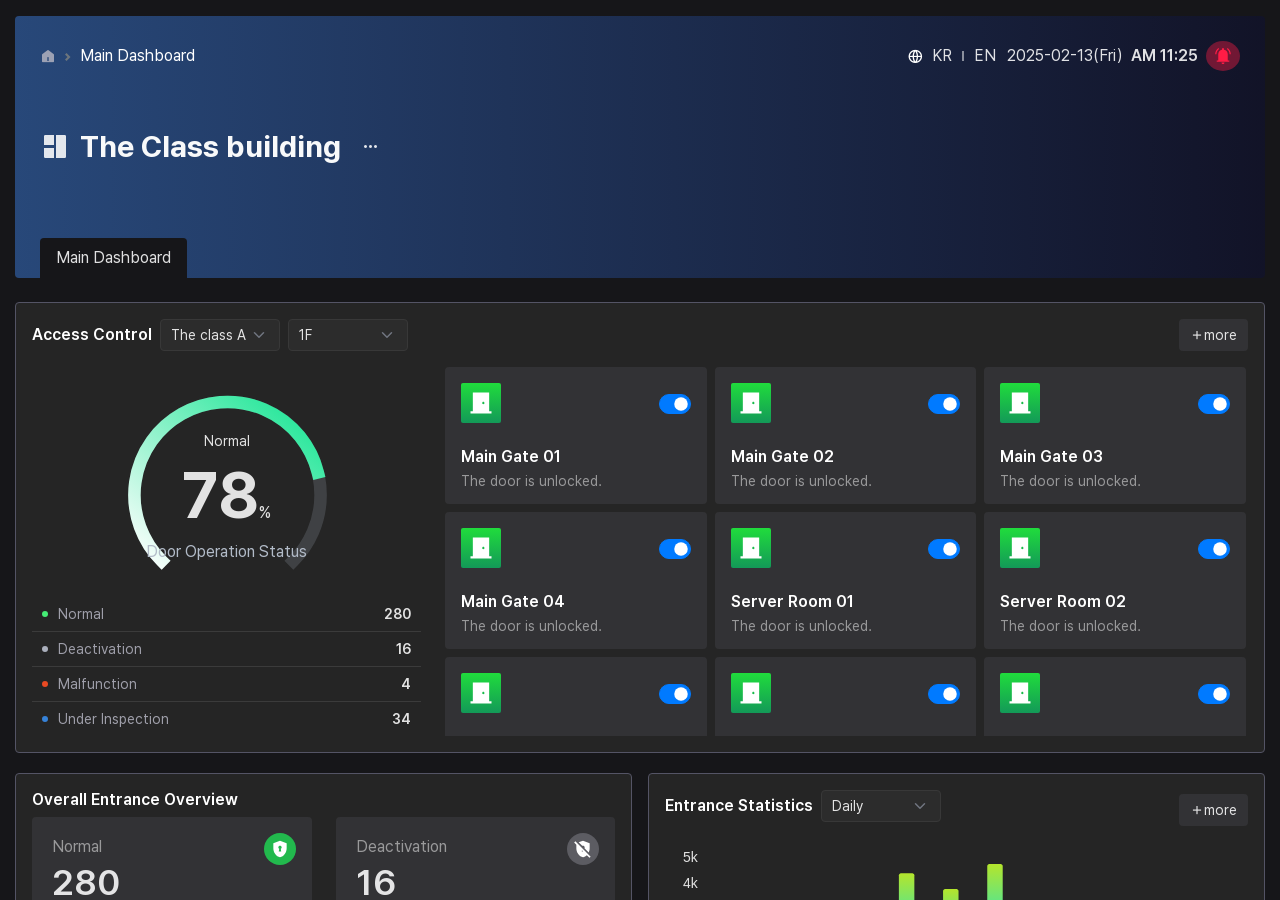
==== index.html @ 280d4c74 "style update" ====
<!DOCTYPE html>
<html lang="en">
  <!-- [Head] start -->

  <head>
    <title>SENTINEL X</title>
    <!-- [Meta] -->
    <meta charset="utf-8" />
    <meta name="viewport" content="width=device-width, initial-scale=1.0, user-scalable=0, minimal-ui" />
    <meta http-equiv="X-UA-Compatible" content="IE=edge" />
    <meta name="description" content="SENTINEL X" />
    <meta name="keywords" content="SENTINEL X" />
    <meta name="author" content="CodedThemes" />

    <link href="css/plugins/bootstrap.min.css" rel="stylesheet" />
    <!-- [Favicon] icon -->
    <link rel="icon" href="images/favicon.svg" type="image/x-icon" />
    <!-- [Google Font] Family -->
    <link rel="stylesheet" href="https://fonts.googleapis.com/css2?family=Public+Sans:wght@300;400;500;600;700&display=swap" id="main-font-link" />
    <!-- [Material Icons] https://fonts.google.com/icons -->
    <link rel="stylesheet" href="fonts/material.css" />
    <!-- [remix Icon] -->
    <link rel="stylesheet" href="fonts/remixicon/remixicon.css" />
    <!-- [Template CSS Files] -->
    <link rel="stylesheet" href="css/style.css" id="main-style-link" />
    <link rel="stylesheet" href="css/style-preset.css" />
    <!-- custom theme-1 -->
    <link rel="stylesheet" href="css/style-custom.css" />
  </head>
  <!-- [Head] end -->
  <!-- [Body] Start -->

  <body data-pc-preset="theme-1" data-pc-direction="ltr" data-pc-theme="dark">
    <div id="wrapper">
      <!-- [sidebar] -->
      <nav class="pc-sidebar includeJs" data-include-html="include/sidebar.html"></nav>
      <!-- //sidebar -->

      <!-- [content]  -->
      <main id="contents" class="container">
        <div class="row pt-3">
          <div class="col p-0">
            <div class="card main-visual rounded-2 overflow-hidden position-relative">
              <div class="includeJs card-body" data-include-html="include/header.html"></div>
            </div>
            <!-- //main-visual -->
            <div class="row">
              <div class="tab-content col" id="myTabContent">
                <div class="tab-pane fade show active" id="tab-menu-pane-1" role="tabpanel" aria-labelledby="tab-menu-1" tabindex="0">
                  <!-- [메인 대시보드 시작] -->
                  <div class="con-wrap row" id="main-dashboard">
                    <div class="col-xxl-8 col-xl-12">
                      <div class="card p-3">
                        <div class="tit-wrap d-flex align-items-center gap-2 mb-3">
                          <h5 class="text-white mb-0" data-i18n="doorControl">출입문 제어</h5>
                          <select class="form-select w-25 btn-md" aria-label="Default select example">
                            <option selected data-i18n="The class A">더클래스 a동</option>
                            <option value="1" data-i18n="B">B동</option>
                            <option value="2" data-i18n="C">C동</option>
                            <option value="3" data-i18n="D">D동</option>
                          </select>
                          <select class="form-select w-25 btn-md" aria-label="Default select example">
                            <option selected data-i18n="1F">1층</option>
                            <option value="4" data-i18n="2F">2층</option>
                            <option value="5" data-i18n="3F">3층</option>
                            <option value="6" data-i18n="4F">4층</option>
                          </select>
                          <button class="btn add-fill ms-auto btn-md btn-gray" type="button" data-i18n="more">더보기</button>
                        </div>
                        <div class="row">
                          <div class="gauge-chart col-4">
                            <div class="chart-wrap position-relative">
                              <div id="chart1"></div>
                              <div class="chart-custom-label text-center">
                                <p class="status" data-i18n="normalOperation">정상 작동중</p>
                                <p class="value">78<span>%</span></p>
                                <p class="description" data-i18n="operationStatus">출입문 운영상태</p>
                              </div>
                            </div>
                            <!-- //chart-wrap -->
                            <ul class="list-group chart-list list-group-flush">
                              <li class="list-group-item">
                                <span class="status-icon" data-i18n="normalOperation">정상 작동</span>
                                <span><b>280</b></span>
                              </li>
                              <li class="list-group-item">
                                <span class="status-icon" data-i18n="deactivation">비활성화</span>
                                <span><b>16</b></span>
                              </li>
                              <li class="list-group-item">
                                <span class="status-icon" data-i18n="malfunction">기능 고장</span>
                                <span><b>4</b></span>
                              </li>
                              <li class="list-group-item">
                                <span class="status-icon" data-i18n="underInspection">점검중</span>
                                <span><b>34</b></span>
                              </li>
                            </ul>
                          </div>
                          <div class="col-md-8 main-board">
                            <div class="con-wrap row gap-2 mx-0">
                              <!-- loop -->
                              <div class="item col">
                                <div class="form-switch d-flex justify-content-between align-items-center flex-row-reverse p-0">
                                  <input class="form-check-input" type="checkbox" checked />
                                  <i class="i-door"></i>
                                </div>
                                <h5 class="mt-2 text-white pt-3" data-i18n="gate1">메인 정문 01</h5>
                                <p class="text-status text-white-50 mb-0">출입문이 잠겨있습니다.</p>
                              </div>
                              <!-- //loop -->
                              <div class="item col">
                                <div class="form-switch d-flex justify-content-between align-items-center flex-row-reverse p-0">
                                  <input class="form-check-input" type="checkbox" checked />
                                  <i class="i-door"></i>
                                </div>
                                <h5 class="mt-2 text-white pt-3" data-i18n="gate2">메인 정문 02</h5>
                                <p class="text-status text-white-50 mb-0">출입문이 잠겨있습니다.</p>
                              </div>
                              <div class="item col">
                                <div class="form-switch d-flex justify-content-between align-items-center flex-row-reverse p-0">
                                  <input class="form-check-input" type="checkbox" checked />
                                  <i class="i-door"></i>
                                </div>
                                <h5 class="mt-2 text-white pt-3" data-i18n="gate3">메인 후문 01</h5>
                                <p class="text-status text-white-50 mb-0">출입문이 잠겨있습니다.</p>
                              </div>
                              <div class="item col">
                                <div class="form-switch d-flex justify-content-between align-items-center flex-row-reverse p-0">
                                  <input class="form-check-input" type="checkbox" checked />
                                  <i class="i-door"></i>
                                </div>
                                <h5 class="mt-2 text-white pt-3" data-i18n="gate4">메인 후문 02</h5>
                                <p class="text-status text-white-50 mb-0">출입문이 잠겨있습니다.</p>
                              </div>
                              <div class="item col">
                                <div class="form-switch d-flex justify-content-between align-items-center flex-row-reverse p-0">
                                  <input class="form-check-input" type="checkbox" checked />
                                  <i class="i-door"></i>
                                </div>
                                <h5 class="mt-2 text-white pt-3" data-i18n="sr1">서버실 01</h5>
                                <p class="text-status text-white-50 mb-0">출입문이 잠겨있습니다.</p>
                              </div>
                              <div class="item col">
                                <div class="form-switch d-flex justify-content-between align-items-center flex-row-reverse p-0">
                                  <input class="form-check-input" type="checkbox" checked />
                                  <i class="i-door"></i>
                                </div>
                                <h5 class="mt-2 text-white pt-3" data-i18n="sr2">서버실 02</h5>
                                <p class="text-status text-white-50 mb-0">출입문이 잠겨있습니다.</p>
                              </div>
                              <div class="item col">
                                <div class="form-switch d-flex justify-content-between align-items-center flex-row-reverse p-0">
                                  <input class="form-check-input" type="checkbox" checked />
                                  <i class="i-door"></i>
                                </div>
                                <h5 class="mt-2 text-white pt-3" data-i18n="ser">보안실</h5>
                                <p class="text-status text-white-50 mb-0">출입문이 잠겨있습니다.</p>
                              </div>
                              <div class="item col">
                                <div class="form-switch d-flex justify-content-between align-items-center flex-row-reverse p-0">
                                  <input class="form-check-input" type="checkbox" checked />
                                  <i class="i-door"></i>
                                </div>
                                <h5 class="mt-2 text-white pt-3" data-i18n="mtr1">회의실</h5>
                                <p class="text-status text-white-50 mb-0">출입문이 잠겨있습니다.</p>
                              </div>
                              <div class="item col">
                                <div class="form-switch d-flex justify-content-between align-items-center flex-row-reverse p-0">
                                  <input class="form-check-input" type="checkbox" checked />
                                  <i class="i-door"></i>
                                </div>
                                <h5 class="mt-2 text-white pt-3" data-i18n="mtr2">회의실01</h5>
                                <p class="text-status text-white-50 mb-0">출입문이 잠겨있습니다.</p>
                              </div>
                              <div class="item col">
                                <div class="form-switch d-flex justify-content-between align-items-center flex-row-reverse p-0">
                                  <input class="form-check-input" type="checkbox" checked />
                                  <i class="i-door"></i>
                                </div>
                                <h5 class="mt-2 text-white pt-3" data-i18n="mtr3">회의실 02</h5>
                                <p class="text-status text-white-50 mb-0">출입문이 잠겨있습니다.</p>
                              </div>

                              <!-- //loop -->
                            </div>
                          </div>
                          <!-- //door-container -->
                        </div>
                      </div>
                      <!-- //출입문 제어-->
                      <div class="status-wrap d-flex gap-3 flex-wrap">
                        <div class="card col p-3 mb-0">
                          <h5 class="text-white mb-2" data-i18n="overallEntrance">전체 출입문 개요</h5>
                          <div class="row door-overview">
                            <div class="col-xxl-6 col-md-6 col-sm-12">
                              <div class="card">
                                <div class="card-body">
                                  <h5 class="card-title text-white-50 fw-normal" data-i18n="normalOperation">정상작동</h5>
                                  <p class="card-text"><strong>280</strong></p>
                                </div>
                              </div>
                            </div>
                            <div class="col-xxl-6 col-md-6 col-sm-12">
                              <div class="card">
                                <div class="card-body">
                                  <h5 class="card-title text-white-50 fw-normal" data-i18n="deactivation">비활성화</h5>
                                  <p class="card-text"><strong>16</strong></p>
                                </div>
                              </div>
                            </div>
                            <div class="col-xxl-6 col-md-6 col-sm-12">
                              <div class="card mb-0">
                                <div class="card-body">
                                  <h5 class="card-title text-white-50 fw-normal" data-i18n="malfunction">기능 고장</h5>
                                  <p class="card-text"><strong>4</strong></p>
                                </div>
                              </div>
                            </div>
                            <div class="col-xxl-6 col-md-6 col-sm-12">
                              <div class="card mb-0">
                                <div class="card-body">
                                  <h5 class="card-title text-white-50 fw-normal" data-i18n="underInspection">점검중</h5>
                                  <p class="card-text"><strong>34</strong></p>
                                </div>
                              </div>
                            </div>
                          </div>
                        </div>
                        <!-- //출입문 개요 -->
                        <div class="card col p-3 mb-0 door-statis">
                          <div class="card-body d-flex justify-content-between align-items-center p-0">
                            <div class="d-flex gap-2 align-items-center mb-2">
                              <h5 class="text-white mb-0" data-i18n="entranceStatistics">출입문 통계</h5>
                              <select class="form-select w-100 btn-md" aria-label="Default select example">
                                <option selected data-i18n="daily">일일</option>
                                <option value="1" data-i18n="weekly">주간</option>
                                <option value="2" data-i18n="monthly">월간</option>
                                <option value="3" data-i18n="yearly">연간</option>
                              </select>
                            </div>
                            <button class="btn add-fill ms-auto btn-md btn-gray" type="button" data-i18n="more">더보기</button>
                          </div>
                          <div id="chart2"></div>
                        </div>
                        <!-- //출입문 통계 -->
                      </div>
                    </div>
                    <!-- [출입문 관리] -->
                    <div class="recent-wrap col-xxl-4 col-xl-12">
                      <div class="card p-3 mb-0">
                        <div class="d-flex justify-content-between align-items-center">
                          <h5 class="text-white mb-2" data-i18n="recentEntry">최근 출입 기록</h5>
                          <div class="d-flex align-items-center gap-2">
                            <button type="button" class="btn btn-gray btn-md"><i class="ri-reset-left-fill"></i></button>
                            <button class="btn add-fill ms-auto btn-md btn-gray" type="button" data-i18n="more">더보기</button>
                          </div>
                        </div>
                        <!-- 리스트 -->
                        <!-- // 250306  list group안에 <h5>태그 <p>태그로 변경, .text-body font-style 추가, 폰트 길이 테스트 및 마진 수정 -->
                        <div class="log-wrap">
                           <!-- [리스트 시작 :: 출입기록이 없을때 - 필요할때 사용] -->
                           <!-- <div class="list-none text-center position-absolute top-50 start-50 translate-middle">
                            <i class="d-block mb-3"><img src="/images/customization/i-log-door.svg" alt="출입기록 아이콘"></i>
                            <h4 class="text-white" data-i18n="accessRecords">출입 기록이 없습니다.</h4>
                            <p class="text-white-50 lh-base" data-i18n="accessRecords2">출입 이력이 없습니다.<br> 출입시스템이 정상적으로 작동하는지 확인하세요.</p>
                          </div> -->
                          <!-- [리스트 시작 :: 출입기록이 있을때] -->
                          <ul class="list-group log-list mt-3 position-relative">
                            <!-- [정상 출입] -->
                            <li class="list-group-item rounded-2">
                              <a href="#" class="rounded text-body">
                                <div class="flex-between-center">
                                  <p class="tit" data-i18n="recordSample">A동 1층 메인 정문 01</p>
                                  <span class="profile text-muted text-white-50 d-flex gap-2 fs-5" data-i18n="recordName">배경구</span>
                                </div>
                              </a>
                            </li>
                            <!-- [오류 발생 지문 인식 오류] -->
                            <li class="list-group-item rounded-2 error">
                              <a href="#" class="rounded text-body">
                                <div class="flex-between-center mb-2">
                                  <p class="tit" data-i18n="recordSample">A동 1층 메인 정문 01</p>
                                  <span class="time text-muted">14:03:23</span>
                                </div>
                                <div class="d-flex gap-2">
                                  <i class="ri-fingerprint-line"></i>
                                  <p class="error-txt"  data-i18n="logerrorSample">지문 인식 오류</p>
                                </div>
                                <div class="flex-between-center">
                                  <span class="profile fs-5 d-flex gap-2" data-i18n="recordName">배경구</span>
                                  <span class="department text-white-50" data-i18n="recordManage">경영지원본부 / 인사팀 / 과장</span>
                                </div>
                              </a>
                            </li>
                            <!-- [오류 아이콘 - 인가되지 않은 사용자 ] -->
                            <li class="list-group-item rounded-2 error">
                              <a href="#" class="rounded text-body">
                                <div class="flex-between-center mb-2">
                                  <p class="tit" data-i18n="recordSample">A동 1층 메인 정문 01</p>
                                  <span class="time text-muted">14:03:23</span>
                                </div>
                                <div class="d-flex gap-2">
                                  <i class="ri-shield-user-line"></i>
                                  <p class="error-txt" data-i18n="logerrorSample1">인가되지 않은 사용자</p>
                                </div>
                                <div class="flex-between-center">
                                  <span class="profile fs-5 d-flex gap-2" data-i18n="recordName">배경구</span>
                                  <span class="department text-white-50" data-i18n="recordManage">경영지원본부 / 인사팀 / 과장</span>
                                </div>
                              </a>
                            </li>
                            <!-- [오류 아이콘 - 카드오류 ] -->
                            <li class="list-group-item rounded-2 error">
                              <a href="#" class="rounded text-body">
                                <div class="flex-between-center mb-2">
                                  <p class="tit" data-i18n="recordSamplelong">A동 1층 메인 정문 01</p>
                                  <span class="time text-muted">14:03:23</span>
                                </div>
                                <div class="d-flex gap-2">
                                  <i class="ri-bank-card-line"></i>
                                  <p class="error-txt" data-i18n="unknown"></p>
                                </div>
                                <div class="flex-between-center">
                                  <span class="profile fs-5 d-flex gap-2" data-i18n="recordName">배경구</span>
                                  <span class="department text-white-50" data-i18n="recordManage">경영지원본부 / 인사팀 / 과장</span>
                                </div>
                              </a>
                            </li>
                            <!-- loop -->
                            <!-- 텍스트 길이 테스트 -->
                            <li class="list-group-item rounded-2 error">
                              <a href="#" class="rounded text-body">
                                <div class="flex-between-center mb-2">
                                  <p class="tit" data-i18n="recordSamplelong">A동 1층 메인 정문 01</p>
                                  <span class="time text-muted">14:03:23</span>
                                </div>
                                <div class="d-flex gap-2">
                                  <i class="ri-bank-card-line"></i>
                                  <p class="erro-txt"  data-i18n="unknown">Unknown</p>
                                </div>
                                <div class="flex-between-center">
                                  <span class="profile fs-5 d-flex gap-2" data-i18n="recordName">배경구</span>
                                  <span class="department text-white-50" data-i18n="recordManage">경영지원본부 / 인사팀 / 과장</span>
                                </div>
                              </a>
                            </li>
                            <li class="list-group-item rounded-2">
                              <a href="#" class="rounded text-body">
                                <div class="flex-between-center">
                                  <p class="tit" data-i18n="recordSamplelong">A동 1층 메인 정문 01</p>
                                  <span class="profile text-muted text-white-50 d-flex gap-2 fs-5" data-i18n="recordName">배경구</span>
                                </div>
                              </a>
                            </li>
                            <li class="list-group-item rounded-2">
                              <a href="#" class="rounded text-body">
                                <div class="flex-between-center">
                                  <p class="tit" data-i18n="recordSample">A동 1층 메인 정문 01</p>
                                  <span class="profile text-muted text-white-50 d-flex gap-2 fs-5" data-i18n="recordName">배경구</span>
                                </div>
                              </a>
                            </li>
                            <li class="list-group-item rounded-2">
                              <a href="#" class="rounded text-body">
                                <div class="flex-between-center">
                                  <p class="tit" data-i18n="recordSample">A동 1층 메인 정문 01</p>
                                  <span class="profile text-muted text-white-50 d-flex gap-2 fs-5" data-i18n="recordName">배경구</span>
                                </div>
                              </a>
                            </li>
                            <li class="list-group-item rounded-2">
                              <a href="#" class="rounded text-body">
                                <div class="flex-between-center">
                                  <p class="tit" data-i18n="recordSample">A동 1층 메인 정문 01</p>
                                  <span class="profile text-muted text-white-50 d-flex gap-2 fs-5" data-i18n="recordName">배경구</span>
                                </div>
                              </a>
                            </li>
                            <li class="list-group-item rounded-2">
                              <a href="#" class="rounded text-body">
                                <div class="flex-between-center">
                                  <p class="tit" data-i18n="recordSample">A동 1층 메인 정문 01</p>
                                  <span class="profile text-muted text-white-50 d-flex gap-2 fs-5" data-i18n="recordName">배경구</span>
                                </div>
                              </a>
                            </li>
                            <li class="list-group-item rounded-2">
                              <a href="#" class="rounded text-body">
                                <div class="flex-between-center">
                                  <p class="tit" data-i18n="recordSample">A동 1층 메인 정문 01</p>
                                  <span class="profile text-muted text-white-50 d-flex gap-2 fs-5" data-i18n="recordName">배경구</span>
                                </div>
                              </a>
                            </li>
                            <li class="list-group-item rounded-2">
                              <a href="#" class="rounded text-body">
                                <div class="flex-between-center">
                                  <p class="tit" data-i18n="recordSample">A동 1층 메인 정문 01</p>
                                  <span class="profile text-muted text-white-50 d-flex gap-2 fs-5" data-i18n="recordName">배경구</span>
                                </div>
                              </a>
                            </li>
                            <li class="list-group-item rounded-2">
                              <a href="#" class="rounded text-body">
                                <div class="flex-between-center">
                                  <p class="tit" data-i18n="recordSample">A동 1층 메인 정문 01</p>
                                  <span class="profile text-muted text-white-50 d-flex gap-2 fs-5" data-i18n="recordName">배경구</span>
                                </div>
                              </a>
                            </li>
                            <li class="list-group-item rounded-2">
                              <a href="#" class="rounded text-body">
                                <div class="flex-between-center">
                                  <p class="tit" data-i18n="recordSample">A동 1층 메인 정문 01</p>
                                  <span class="profile text-muted text-white-50 d-flex gap-2 fs-5" data-i18n="recordName">배경구</span>
                                </div>
                              </a>
                            </li>
                            <li class="list-group-item rounded-2">
                              <a href="#" class="rounded text-body">
                                <div class="flex-between-center">
                                  <p class="tit" data-i18n="recordSample">A동 1층 메인 정문 01</p>
                                  <span class="profile text-muted text-white-50 d-flex gap-2 fs-5" data-i18n="recordName">배경구</span>
                                </div>
                              </a>
                            </li>
                            <!-- //loop -->
                          </ul>
                          <!-- //리스트 끝 -->
                        </div>
                        <!-- //log-wrap -->
                      </div>
                      <!-- //card -->
                    </div>
                    <!-- //출입문 관리 -->
                  </div>
                  <!-- //메인 대시보드 -->
                </div>
                <!-- <div class="tab-pane fade" id="tab-menu-pane-2" role="tabpanel" aria-labelledby="tab-menu-2" tabindex="0">대시보드2</div>
                <div class="tab-pane fade" id="tab-menu-pane-3" role="tabpanel" aria-labelledby="tab-menu-3" tabindex="0">대시보드3</div>
                <div class="tab-pane fade" id="tab-menu-pane-4" role="tabpanel" aria-labelledby="tab-menu-4" tabindex="0">대시보드4</div> -->
              </div>
            </div>
          </div>
        </div>
        <!-- grid 1 -->
      </main>
      <!-- //[content] -->
    </div>
    <!-- //wrapper -->

    <!-- js -->
    <script src="js/basic.js"></script>
    <!-- <script src="js/table.js"></script> -->

    <!-- [Page Specific JS] start -->
    <script src="js/plugins/apexcharts.min.js"></script>
    <script src="js/Widgets/visitor-chart.js"></script>
    <script src="js/Widgets/income-overview-chart.js"></script>
    <script src="js/Widgets/analytics-report-chart.js"></script>
    <script src="js/Widgets/sales-report-chart.js"></script>
    <!-- [Page Specific JS] end-->

    <!-- Required Js -->
    <script src="js/plugins/popper.min.js"></script>
    <script src="js/plugins/simplebar.min.js"></script>
    <script src="js/plugins/bootstrap.min.js"></script>
    <script src="js/fonts/custom-font.js"></script>
    <script src="js/fonts/custom-ant-icon.js"></script>
    <script src="js/plugins/i18next.min.js"></script>
    <script src="js/plugins/i18nextHttpBackend.min.js"></script>
    <script src="js/pcoded.js"></script>
    <script src="js/theme.js"></script>
    <script src="js/multi-lang.js"></script>
    <script src="js/plugins/feather.min.js"></script>
    
<script>
 


</script>
    <script src="js/chart.js"></script>
  </body>
  <!-- [Body] end -->
</html>
---- fonts/material.css ----
/* fallback */
@font-face {
  font-family: 'Material Icons Two Tone';
  font-style: normal;
  font-weight: 400;
  src: url(material/material.woff2) format('woff2');
}

.material-icons-two-tone {
  font-family: 'Material Icons Two Tone';
  font-weight: normal;
  font-style: normal;
  font-size: 24px;
  line-height: 1;
  letter-spacing: normal;
  text-transform: none;
  display: inline-block;
  white-space: nowrap;
  word-wrap: normal;
  direction: ltr;
  -webkit-font-feature-settings: 'liga';
  -webkit-font-smoothing: antialiased;
}
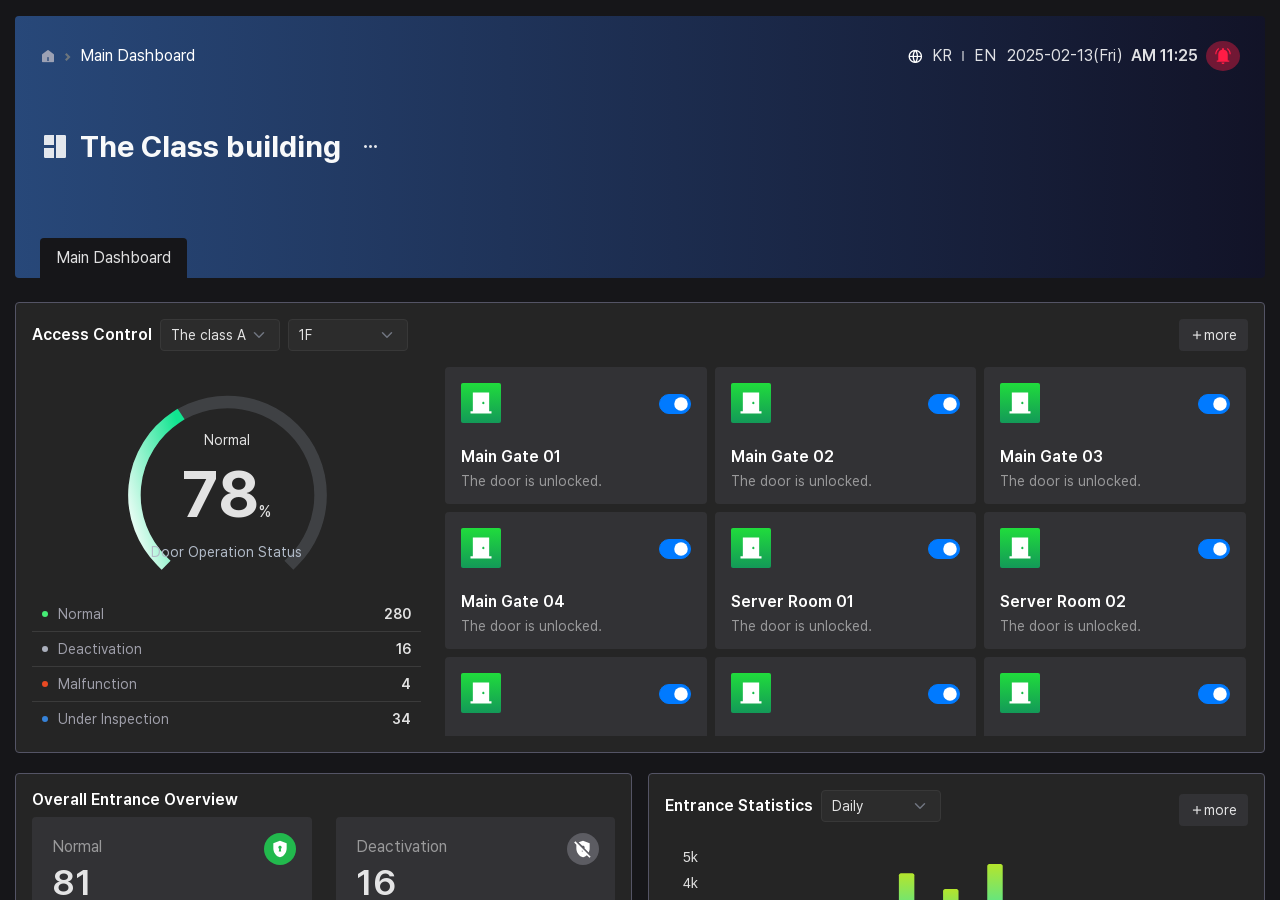
==== commit ce0c1d04: "디자인 및 기능 추가" ====
--- a/index.html
+++ b/index.html
@@ -197,7 +197,7 @@
                               <div class="card">
                                 <div class="card-body">
                                   <h5 class="card-title text-white-50 fw-normal" data-i18n="normalOperation">정상작동</h5>
-                                  <p class="card-text"><strong>280</strong></p>
+                                  <p class="card-text"><strong class="counter" data-target="280">280</strong></p>
                                 </div>
                               </div>
                             </div>
@@ -205,7 +205,7 @@
                               <div class="card">
                                 <div class="card-body">
                                   <h5 class="card-title text-white-50 fw-normal" data-i18n="deactivation">비활성화</h5>
-                                  <p class="card-text"><strong>16</strong></p>
+                                  <p class="card-text"><strong class="counter" data-target="16">16</strong></p>
                                 </div>
                               </div>
                             </div>
@@ -213,7 +213,7 @@
                               <div class="card mb-0">
                                 <div class="card-body">
                                   <h5 class="card-title text-white-50 fw-normal" data-i18n="malfunction">기능 고장</h5>
-                                  <p class="card-text"><strong>4</strong></p>
+                                  <p class="card-text"><strong class="counter" data-target="4">4</strong></p>
                                 </div>
                               </div>
                             </div>
@@ -221,7 +221,7 @@
                               <div class="card mb-0">
                                 <div class="card-body">
                                   <h5 class="card-title text-white-50 fw-normal" data-i18n="underInspection">점검중</h5>
-                                  <p class="card-text"><strong>34</strong></p>
+                                  <p class="card-text"><strong class="counter" data-target="34">34</strong></p>
                                 </div>
                               </div>
                             </div>
--- a/css/style-custom.css
+++ b/css/style-custom.css
@@ -233,7 +233,7 @@
 .chart-custom-label .status { font-size: var(--fz-body-s); } 
 .chart-custom-label .value { font-size: 64px; font-weight: 700; } 
 .chart-custom-label .value span { font-size: var(--fz-body-m); font-weight: 400; } 
-.chart-custom-label .description { font-size: var(--fz-body-m); color: var(--bs-gray); } 
+.chart-custom-label .description { font-size: var(--fz-body-s); color: var(--bs-gray); padding: 0 10px;line-height: 18px;} 
 
 /* 출입문 개요 */
 .door-overview .card{border: none;background:VAR(--bs-gray2) !important;margin-bottom: 0;}
@@ -290,6 +290,62 @@
 .container .img-wrap{height: 800px;}
 .container .img-wrap img{object-fit: contain;height: 100%;}
 
+/* subpage-user-list sample update */
+/* reset */
+.sub-02 ul{margin: 0; padding: 0; list-style-type: none;}
+.sub-02 a{text-decoration: none;color: inherit;}
+
+.sub-02 .con-wrap{display: flex; background: rgba(44,44,44,.7);border: 1px solid #545465;border-radius: 4px;padding: 20px;}
+.sub-02 .con-wrap .img-box{padding-right: 20px;}
+.sub-02 .con-wrap .list-img-on{display: none;}
+.sub-02 .con-wrap .info-wrap{padding-left: 20px;border-left: 1px solid #545465;}
+.sub-02 .con-wrap .info-box.s01{padding-bottom: 20px;}
+.sub-02 .con-wrap .info-box.s02{border-top:1px solid #545465;padding-top: 20px;}
+.sub-02 .con-wrap .info-box .tit {color: #fff; font-weight: 600; font-size: 18px; padding-bottom: 20px;}
+
+.sub-02 .con-wrap .info-wrap{display: none;}
+.sub-02 .con-wrap .info-wrap.active{display: block;}
+
+/* 기본정보 */
+.sub-02 .profile-info{display: flex;flex-direction: column;width: 230px;align-items: center;justify-content: space-between;}
+.sub-02 .profile-info .userimg{background: url(../images/customization/user-list-profile.svg) 0 0 no-repeat;background-size: 100%;width:68px;height: 68px;}
+.sub-02 .profile-info strong{font-size: 20px;font-weight: 600;}
+.sub-02 .profile-info em{font-size: 14px;}
+.sub-02 .profile-info .work{background: #323235;padding: 20px 10px;border-radius: 4px;}
+.sub-02 .profile-info .work .type span{color: #FFB245;background: rgba(255, 178, 69, 0.1);padding: 4px 8px;}
+
+.sub-02 .con-wrap .btn-list{display: flex;align-items: center;gap: 10px;}
+.sub-02 .con-wrap .btn-list li{border: 1px solid #545465;border-radius: 4px;}
+.sub-02 .con-wrap .btn-list li a{padding: 10px;}
+.sub-02 .con-wrap .btn-list li a:hover{background: #444446;}
+
+.sub-02 .con-wrap .card-box{border: 1px solid #3A3A3F;padding: 20px;border-radius: 4px;}
+.sub-02 .con-wrap .cbox{border: 1px solid #3a3a3f;border-radius: 4px;padding: 10px;}
+
+.sub-02 .input-info-box{width: calc(100% - 230px);}
+.sub-02 .input-info-box strong{padding-bottom: 20px;display: block;}
+.sub-02 .input-info-box ul{display: flex;flex-wrap: wrap;align-items: center;}
+.sub-02 .input-info-box ul li{display: flex;align-items: center;width: 50%;padding-bottom: 15px;}
+.sub-02 .input-info-box ul li:nth-last-child(-n+2){padding-bottom: 0;}
+.sub-02 .input-info-box ul li p{margin-bottom: 0;width: 30%;}
+.sub-02 .input-info-box ul li input{width: 65%;background: none;border: 1px solid #3A3A3F;color: #fff;padding: 10px; font-size: 14px;border-radius: 4px;}
+.sub-02 .input-info-box .tag{background: rgba(69, 158, 255, 0.1);color: rgba(69, 158, 255, 1);padding: 5px;border-radius: 30px;font-size: 14px;min-width: 50px;text-align: center;}
+
+/* 팝업 */
+.sub-02 .input-modal{display: none; position: fixed;top: 0;left: 0;z-index: 9999; width: 100vw;height: 100vh;background: rgba(0, 0, 0, 0.5); backdrop-filter: blur(3px);align-items: center;justify-content: center;}
+.sub-02 .input-modal.on{display: flex;}
+.sub-02 .input-modal .modal-inner{background: rgba(26,39,68);max-width: 360px;width:100%;padding: 20px;border-radius: 10px;}
+.sub-02 .input-modal .tit{font-size: 18px;color: rgb(69, 173, 255);}
+.sub-02 .input-modal ul{color: #fff;font-size: 16px;padding: 20px 0;}
+.sub-02 .input-modal ul li{margin-bottom: 16px;}
+.sub-02 .input-modal ul li p{margin-bottom: 10px;font-weight: 500;color:rgba(255,255,255,.5)}
+.sub-02 .input-modal ul li input, .sub-02 .input-modal ul li select{background: rgba(26,39,68);border: 1px solid rgba(255,255,255,.5);color: #fff;padding: 10px; font-size: 14px;border-radius: 4px;width: 100%;}
+.sub-02 .input-modal .btn-wrap{display: flex;align-items: center;justify-content: center;gap: 14px;}
+.sub-02 .input-modal .btn-wrap button{background: none; color: #fff;padding: 10px; margin: 0;font: inherit;width: 100px;transition-duration: .3s;cursor:pointer;}
+.sub-02 .input-modal .btn-wrap button.submit{border: 1px solid #007aff;border-radius: 4px;background: #007aff;}
+.sub-02 .input-modal .btn-wrap button.close{border: 1px solid #E94A23;border-radius: 4px;background: #E94A23;}
+.sub-02 .input-modal .btn-wrap button.close:hover{color: #fff;}
+
 /* 반응형 */
 
 @media screen and (max-width: 1400px) {
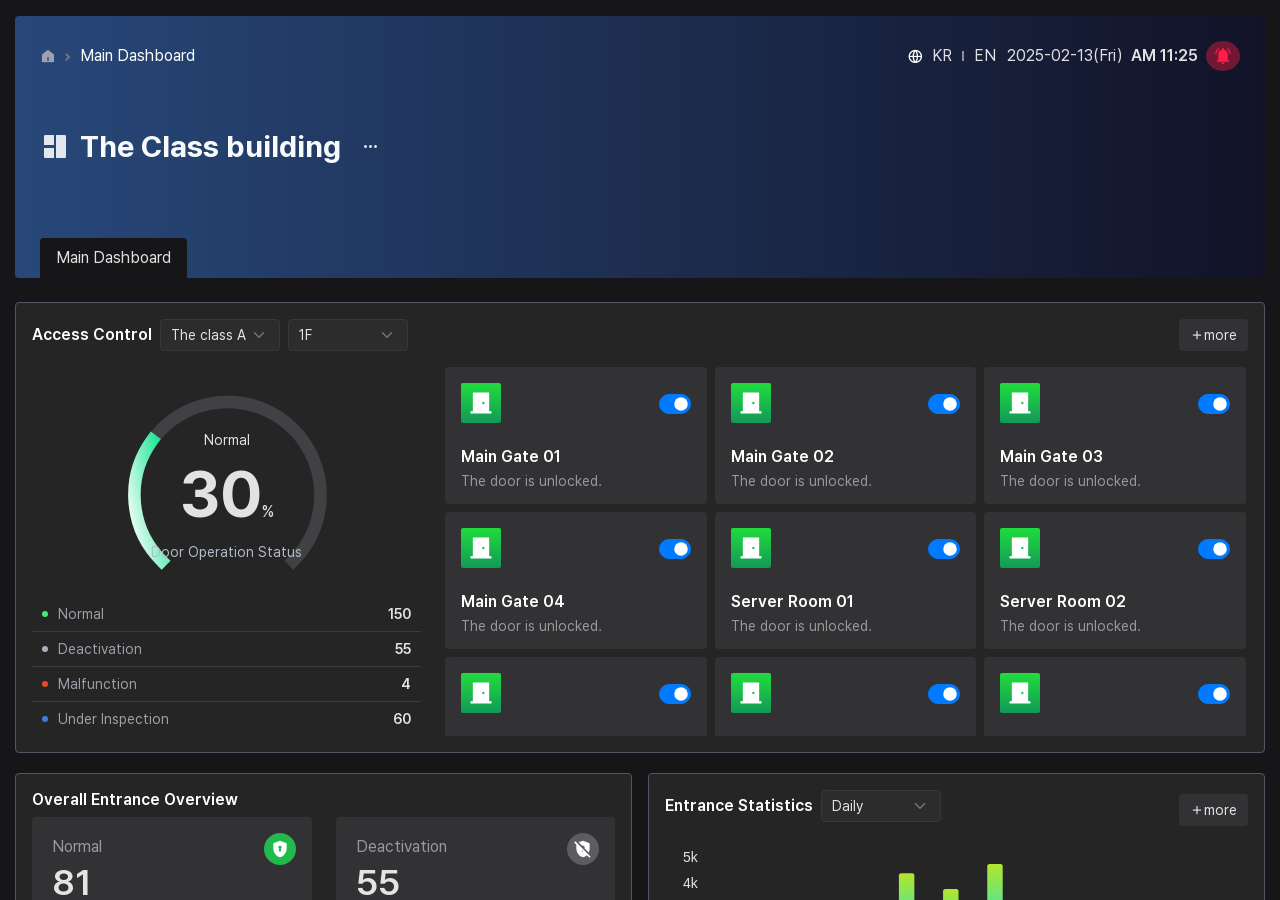
==== commit fdf6230b: "update modal, index animation" ====
--- a/index.html
+++ b/index.html
@@ -81,11 +81,11 @@
                             <ul class="list-group chart-list list-group-flush">
                               <li class="list-group-item">
                                 <span class="status-icon" data-i18n="normalOperation">정상 작동</span>
-                                <span><b>280</b></span>
+                                <span><b>150</b></span>
                               </li>
                               <li class="list-group-item">
                                 <span class="status-icon" data-i18n="deactivation">비활성화</span>
-                                <span><b>16</b></span>
+                                <span><b>55</b></span>
                               </li>
                               <li class="list-group-item">
                                 <span class="status-icon" data-i18n="malfunction">기능 고장</span>
@@ -93,7 +93,7 @@
                               </li>
                               <li class="list-group-item">
                                 <span class="status-icon" data-i18n="underInspection">점검중</span>
-                                <span><b>34</b></span>
+                                <span><b>60</b></span>
                               </li>
                             </ul>
                           </div>
@@ -197,7 +197,7 @@
                               <div class="card">
                                 <div class="card-body">
                                   <h5 class="card-title text-white-50 fw-normal" data-i18n="normalOperation">정상작동</h5>
-                                  <p class="card-text"><strong class="counter" data-target="280">280</strong></p>
+                                  <p class="card-text"><strong class="counter" data-target="150">150</strong></p>
                                 </div>
                               </div>
                             </div>
@@ -205,7 +205,7 @@
                               <div class="card">
                                 <div class="card-body">
                                   <h5 class="card-title text-white-50 fw-normal" data-i18n="deactivation">비활성화</h5>
-                                  <p class="card-text"><strong class="counter" data-target="16">16</strong></p>
+                                  <p class="card-text"><strong class="counter" data-target="55">55</strong></p>
                                 </div>
                               </div>
                             </div>
@@ -221,7 +221,7 @@
                               <div class="card mb-0">
                                 <div class="card-body">
                                   <h5 class="card-title text-white-50 fw-normal" data-i18n="underInspection">점검중</h5>
-                                  <p class="card-text"><strong class="counter" data-target="34">34</strong></p>
+                                  <p class="card-text"><strong class="counter" data-target="60">60</strong></p>
                                 </div>
                               </div>
                             </div>
--- a/css/style-custom.css
+++ b/css/style-custom.css
@@ -332,19 +332,22 @@
 .sub-02 .input-info-box .tag{background: rgba(69, 158, 255, 0.1);color: rgba(69, 158, 255, 1);padding: 5px;border-radius: 30px;font-size: 14px;min-width: 50px;text-align: center;}
 
 /* 팝업 */
-.sub-02 .input-modal{display: none; position: fixed;top: 0;left: 0;z-index: 9999; width: 100vw;height: 100vh;background: rgba(0, 0, 0, 0.5); backdrop-filter: blur(3px);align-items: center;justify-content: center;}
+.sub-02 .input-modal{display: none; position: fixed;top: 0;left: 0;z-index: 9999; width: 100vw;height: 100vh;background: rgba(43, 47, 50, .8); backdrop-filter: blur(3px);align-items: center;justify-content: center;}
 .sub-02 .input-modal.on{display: flex;}
-.sub-02 .input-modal .modal-inner{background: rgba(26,39,68);max-width: 360px;width:100%;padding: 20px;border-radius: 10px;}
+.sub-02 .input-modal .modal-inner{background: rgba(23, 27, 28, 1);max-width: 360px;width:100%;padding: 20px;border-radius: 10px;}
 .sub-02 .input-modal .tit{font-size: 18px;color: rgb(69, 173, 255);}
 .sub-02 .input-modal ul{color: #fff;font-size: 16px;padding: 20px 0;}
 .sub-02 .input-modal ul li{margin-bottom: 16px;}
 .sub-02 .input-modal ul li p{margin-bottom: 10px;font-weight: 500;color:rgba(255,255,255,.5)}
-.sub-02 .input-modal ul li input, .sub-02 .input-modal ul li select{background: rgba(26,39,68);border: 1px solid rgba(255,255,255,.5);color: #fff;padding: 10px; font-size: 14px;border-radius: 4px;width: 100%;}
+.sub-02 .input-modal ul li input, .sub-02 .input-modal ul li select{background: rgba(23, 27, 28, 1);border: 1px solid rgba(255,255,255,.3);color: #fff;padding: 10px; font-size: 14px;border-radius: 4px;width: 100%;}
 .sub-02 .input-modal .btn-wrap{display: flex;align-items: center;justify-content: center;gap: 14px;}
 .sub-02 .input-modal .btn-wrap button{background: none; color: #fff;padding: 10px; margin: 0;font: inherit;width: 100px;transition-duration: .3s;cursor:pointer;}
 .sub-02 .input-modal .btn-wrap button.submit{border: 1px solid #007aff;border-radius: 4px;background: #007aff;}
 .sub-02 .input-modal .btn-wrap button.close{border: 1px solid #E94A23;border-radius: 4px;background: #E94A23;}
 .sub-02 .input-modal .btn-wrap button.close:hover{color: #fff;}
+.sub-02 .input-modal .modal-btn-plus{width: 100%;background: none; color: rgba(69, 158, 255, 1);background: rgba(69, 158, 255, 0.1);padding: 10px; margin: 0;font: inherit;border: 1px solid rgba(69, 158, 255, 1);border-radius: 4px;margin: 10px 0;text-align: center;}
+.sub-02 .input-modal .modal-more-select{display: none;}
+.sub-02 .input-modal .modal-more-select.active{display: block;}
 
 /* 반응형 */
 
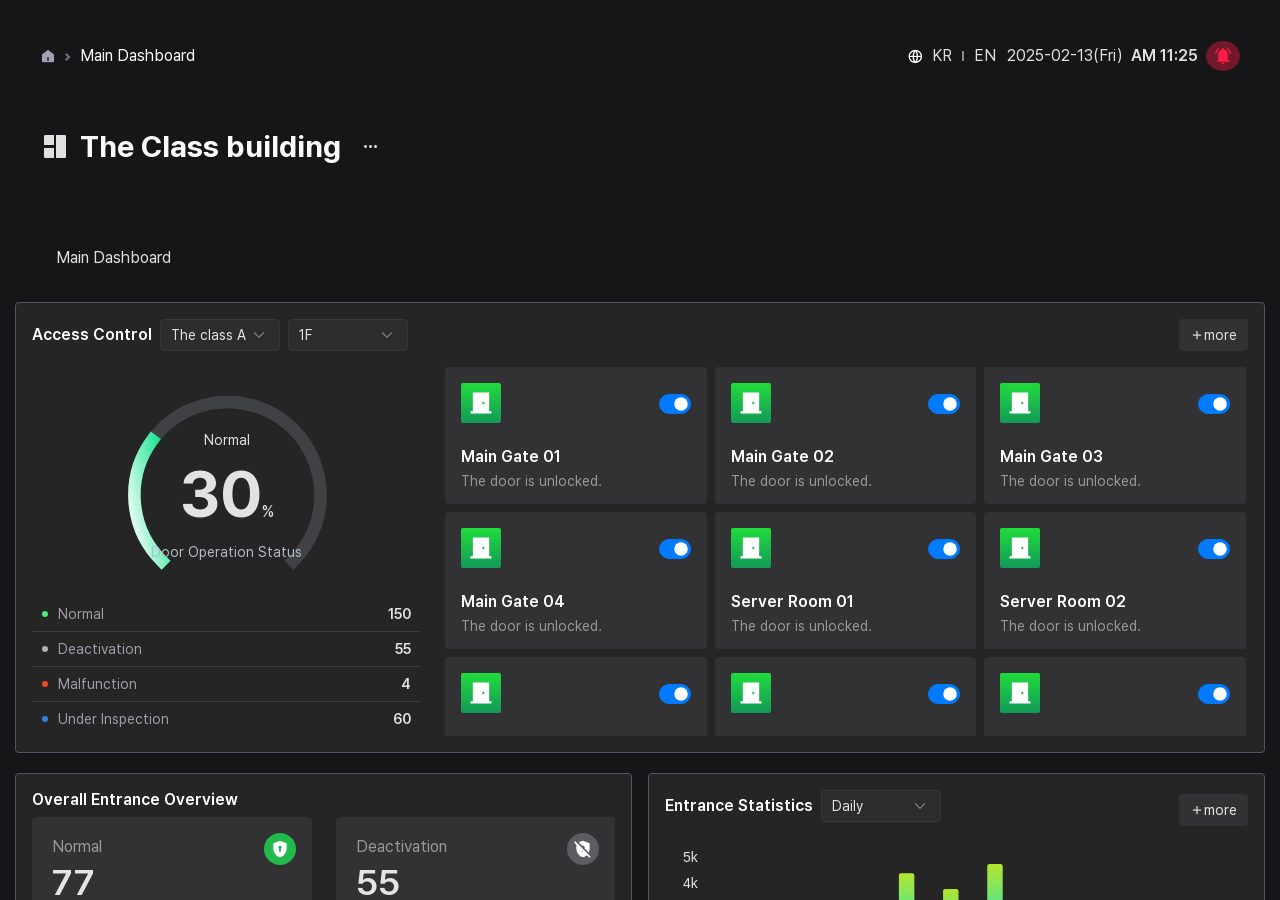
==== commit 3e834aa3: "text 수정" ====
--- a/index.html
+++ b/index.html
@@ -21,6 +21,8 @@
     <link rel="stylesheet" href="fonts/material.css" />
     <!-- [remix Icon] -->
     <link rel="stylesheet" href="fonts/remixicon/remixicon.css" />
+    <!-- [swiper slider] -->
+    <link rel="stylesheet" href="css/plugins/swiper-bundle.min.css" />
     <!-- [Template CSS Files] -->
     <link rel="stylesheet" href="css/style.css" id="main-style-link" />
     <link rel="stylesheet" href="css/style-preset.css" />
@@ -259,8 +261,8 @@
                         <!-- 리스트 -->
                         <!-- // 250306  list group안에 <h5>태그 <p>태그로 변경, .text-body font-style 추가, 폰트 길이 테스트 및 마진 수정 -->
                         <div class="log-wrap">
-                           <!-- [리스트 시작 :: 출입기록이 없을때 - 필요할때 사용] -->
-                           <!-- <div class="list-none text-center position-absolute top-50 start-50 translate-middle">
+                          <!-- [리스트 시작 :: 출입기록이 없을때 - 필요할때 사용] -->
+                          <!-- <div class="list-none text-center position-absolute top-50 start-50 translate-middle">
                             <i class="d-block mb-3"><img src="/images/customization/i-log-door.svg" alt="출입기록 아이콘"></i>
                             <h4 class="text-white" data-i18n="accessRecords">출입 기록이 없습니다.</h4>
                             <p class="text-white-50 lh-base" data-i18n="accessRecords2">출입 이력이 없습니다.<br> 출입시스템이 정상적으로 작동하는지 확인하세요.</p>
@@ -285,7 +287,7 @@
                                 </div>
                                 <div class="d-flex gap-2">
                                   <i class="ri-fingerprint-line"></i>
-                                  <p class="error-txt"  data-i18n="logerrorSample">지문 인식 오류</p>
+                                  <p class="error-txt" data-i18n="logerrorSample">지문 인식 오류</p>
                                 </div>
                                 <div class="flex-between-center">
                                   <span class="profile fs-5 d-flex gap-2" data-i18n="recordName">배경구</span>
@@ -337,7 +339,7 @@
                                 </div>
                                 <div class="d-flex gap-2">
                                   <i class="ri-bank-card-line"></i>
-                                  <p class="erro-txt"  data-i18n="unknown">Unknown</p>
+                                  <p class="erro-txt" data-i18n="unknown">Unknown</p>
                                 </div>
                                 <div class="flex-between-center">
                                   <span class="profile fs-5 d-flex gap-2" data-i18n="recordName">배경구</span>
@@ -474,12 +476,10 @@
     <script src="js/theme.js"></script>
     <script src="js/multi-lang.js"></script>
     <script src="js/plugins/feather.min.js"></script>
-    
-<script>
- 
-
-
-</script>
+
+    <!-- swiper slide -->
+    <!-- <script src="js/plugins/swiper-bundle.min.js"></script> -->
+
     <script src="js/chart.js"></script>
   </body>
   <!-- [Body] end -->
--- a/css/style-custom.css
+++ b/css/style-custom.css
@@ -103,6 +103,10 @@
 .pc-sidebar .pc-hasmenu .pc-submenu { background: var(--pc-sidebar-trigger-color); border-radius: 4px; margin: 10px 0; overflow: hidden; } 
 .pc-sidebar .pc-navbar > .pc-item .pc-submenu .pc-item:hover > .pc-link { text-decoration: underline; } 
 
+/* slider */
+.slide-container .slide{width: 100%;height: 100%;position: absolute;top:0;left:0;opacity: 0;transition: opacity 1s ease-in-out;}
+.slide-container .slide.active{opacity: 1;}
+
 /* logo */
 .pc-sidebar .m-header { height: auto; padding: 0; } 
 .pc-sidebar .menu-all { background: var(--pc-sidebar-trigger-color); padding: 7.5px; } 
@@ -162,7 +166,7 @@
 .admin-container .info-caption { background: var(--pc-sidebar-trigger-color); padding: 10px; font-size: 10px; border-radius: 4px; } 
 
 /* main-visual */
-.main-visual { height: 262px; background: linear-gradient(270deg, rgba(15, 17, 49, 0.6) 0%, rgba(47, 93, 162, 0.7) 100%); border-radius: 4px; border: 0;margin-bottom:20pxs;} 
+.main-visual { height: 262px; /*background: linear-gradient(270deg, rgba(15, 17, 49, 0.6) 0%, rgba(47, 93, 162, 0.7) 100%);*/background: inherit; border-radius: 4px; border: 0;} 
 .main-visual .breadcrumb-item,
 .main-visual .breadcrumb-item i { color: #9ca1b4; } 
 .main-visual .breadcrumb-item.active { color: var(--bs-white); } 
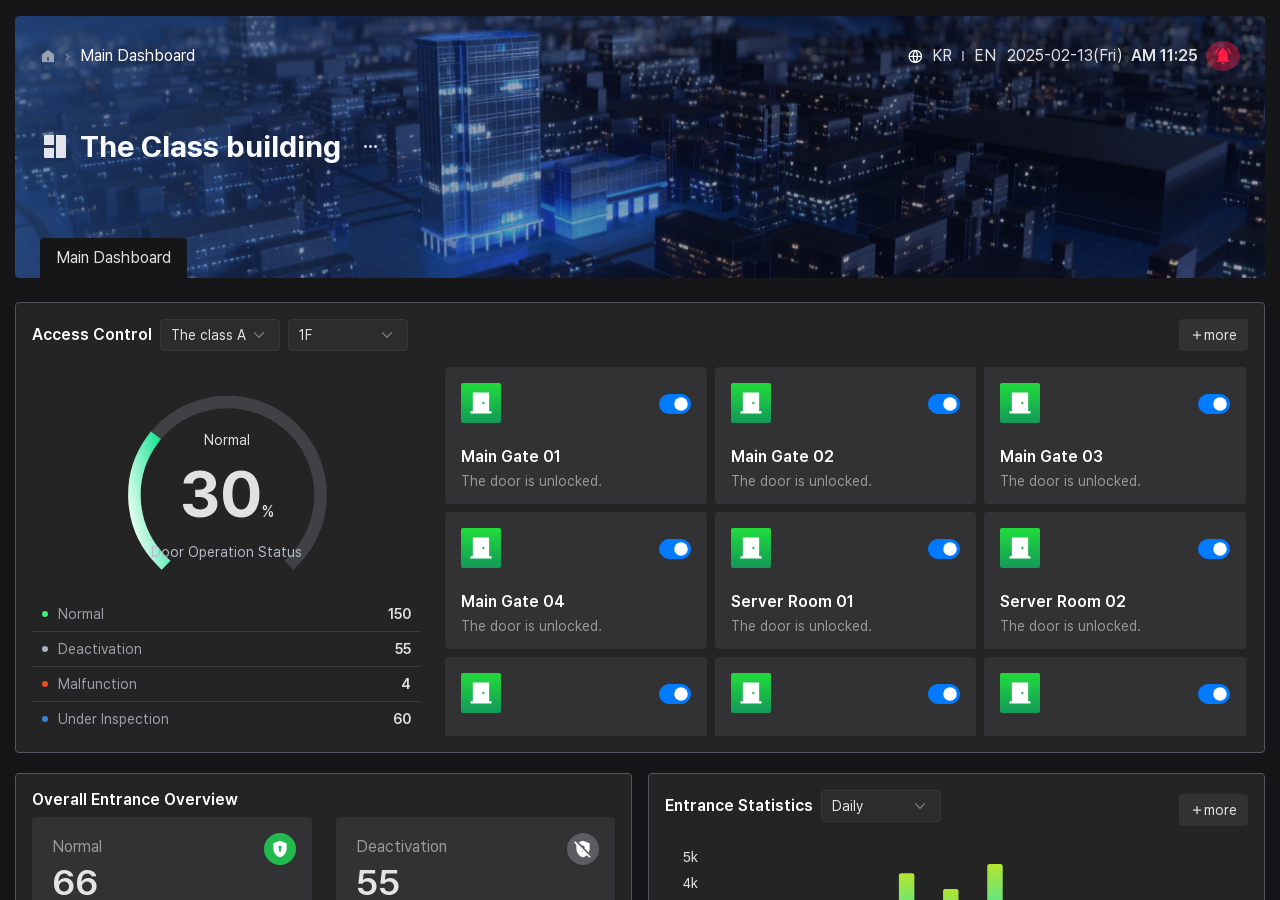
==== commit 98f80896: "main visual update" ====
--- a/index.html
+++ b/index.html
@@ -50,6 +50,7 @@
               <div class="tab-content col" id="myTabContent">
                 <div class="tab-pane fade show active" id="tab-menu-pane-1" role="tabpanel" aria-labelledby="tab-menu-1" tabindex="0">
                   <!-- [메인 대시보드 시작] -->
+
                   <div class="con-wrap row" id="main-dashboard">
                     <div class="col-xxl-8 col-xl-12">
                       <div class="card p-3">
@@ -454,14 +455,10 @@
 
     <!-- js -->
     <script src="js/basic.js"></script>
-    <!-- <script src="js/table.js"></script> -->
 
     <!-- [Page Specific JS] start -->
     <script src="js/plugins/apexcharts.min.js"></script>
-    <script src="js/Widgets/visitor-chart.js"></script>
-    <script src="js/Widgets/income-overview-chart.js"></script>
-    <script src="js/Widgets/analytics-report-chart.js"></script>
-    <script src="js/Widgets/sales-report-chart.js"></script>
+
     <!-- [Page Specific JS] end-->
 
     <!-- Required Js -->
@@ -478,9 +475,24 @@
     <script src="js/plugins/feather.min.js"></script>
 
     <!-- swiper slide -->
-    <!-- <script src="js/plugins/swiper-bundle.min.js"></script> -->
+    <script src="js/plugins/swiper-bundle.min.js"></script>
 
     <script src="js/chart.js"></script>
+    <!-- visual-slide -->
+    <script>
+      document.addEventListener("DOMContentLoaded", function () {
+        new Swiper(".swiper", {
+          loop: true,
+          effect: "fade",
+          fadeEffect: { crossFade: true },
+          autoplay: {
+            delay: 6000,
+            disableOnInteraction: false,
+          },
+          slidesPerView: 1,
+        });
+      });
+    </script>
   </body>
   <!-- [Body] end -->
 </html>
--- a/css/style-custom.css
+++ b/css/style-custom.css
@@ -104,8 +104,22 @@
 .pc-sidebar .pc-navbar > .pc-item .pc-submenu .pc-item:hover > .pc-link { text-decoration: underline; } 
 
 /* slider */
-.slide-container .slide{width: 100%;height: 100%;position: absolute;top:0;left:0;opacity: 0;transition: opacity 1s ease-in-out;}
-.slide-container .slide.active{opacity: 1;}
+.visual-slider{border-radius: 4px;overflow: hidden;height: 100%;}
+.swiper{height: 100%;}
+.swiper .swiper-slide img{width: 100%;height: 100%;background-position: center;transition: transform 2s ease-in-out;}
+.swiper .swiper-slide-active img{animation: scaleAnimation 8s alternate ease-in-out;}
+
+@keyframes scaleAnimation {
+    0% {
+        transform: scale(1);
+    }
+    50% {
+        transform: scale(1.1);
+    }
+    100% {
+        transform: scale(1);
+    }
+}
 
 /* logo */
 .pc-sidebar .m-header { height: auto; padding: 0; } 
@@ -333,7 +347,10 @@
 .sub-02 .input-info-box ul li:nth-last-child(-n+2){padding-bottom: 0;}
 .sub-02 .input-info-box ul li p{margin-bottom: 0;width: 30%;}
 .sub-02 .input-info-box ul li input{width: 65%;background: none;border: 1px solid #3A3A3F;color: #fff;padding: 10px; font-size: 14px;border-radius: 4px;}
-.sub-02 .input-info-box .tag{background: rgba(69, 158, 255, 0.1);color: rgba(69, 158, 255, 1);padding: 5px;border-radius: 30px;font-size: 14px;min-width: 50px;text-align: center;}
+.sub-02 .input-info-box .tag{background: rgba(69, 158, 255, 0.1);color: rgba(69, 158, 255, 1);padding: 5px;border-radius: 30px;font-size: 14px;min-width: 60px;text-align: center;}
+.sub-02 .input-info-box .cbox .tag{display: none;}
+.sub-02 .input-info-box .cbox .tag.on{display: block;}
+
 
 /* 팝업 */
 .sub-02 .input-modal{display: none; position: fixed;top: 0;left: 0;z-index: 9999; width: 100vw;height: 100vh;background: rgba(43, 47, 50, .8); backdrop-filter: blur(3px);align-items: center;justify-content: center;}
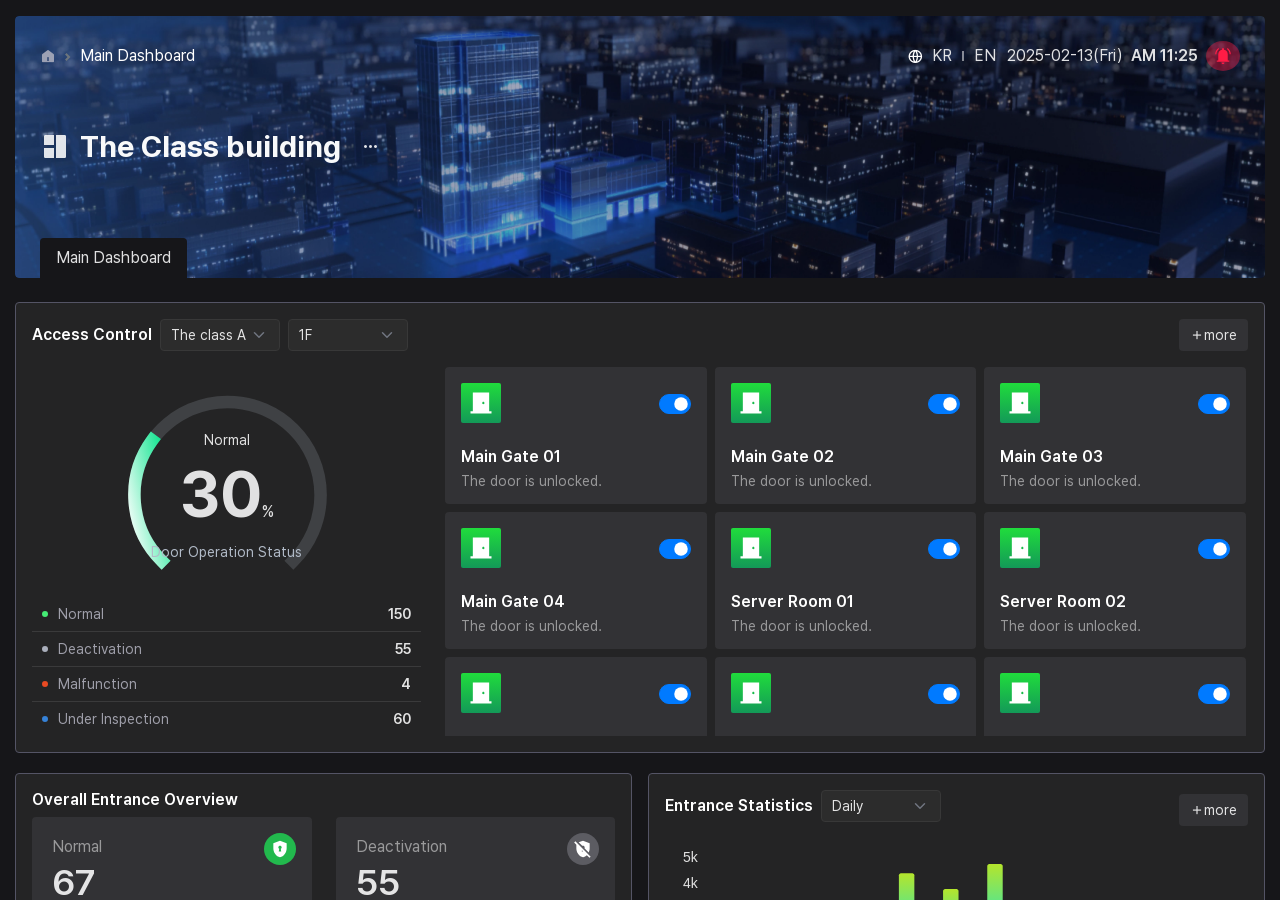
==== commit 981a76b0: "main visual slider update" ====
--- a/index.html
+++ b/index.html
@@ -484,6 +484,7 @@
         new Swiper(".swiper", {
           loop: true,
           effect: "fade",
+          speed:2000,
           fadeEffect: { crossFade: true },
           autoplay: {
             delay: 6000,
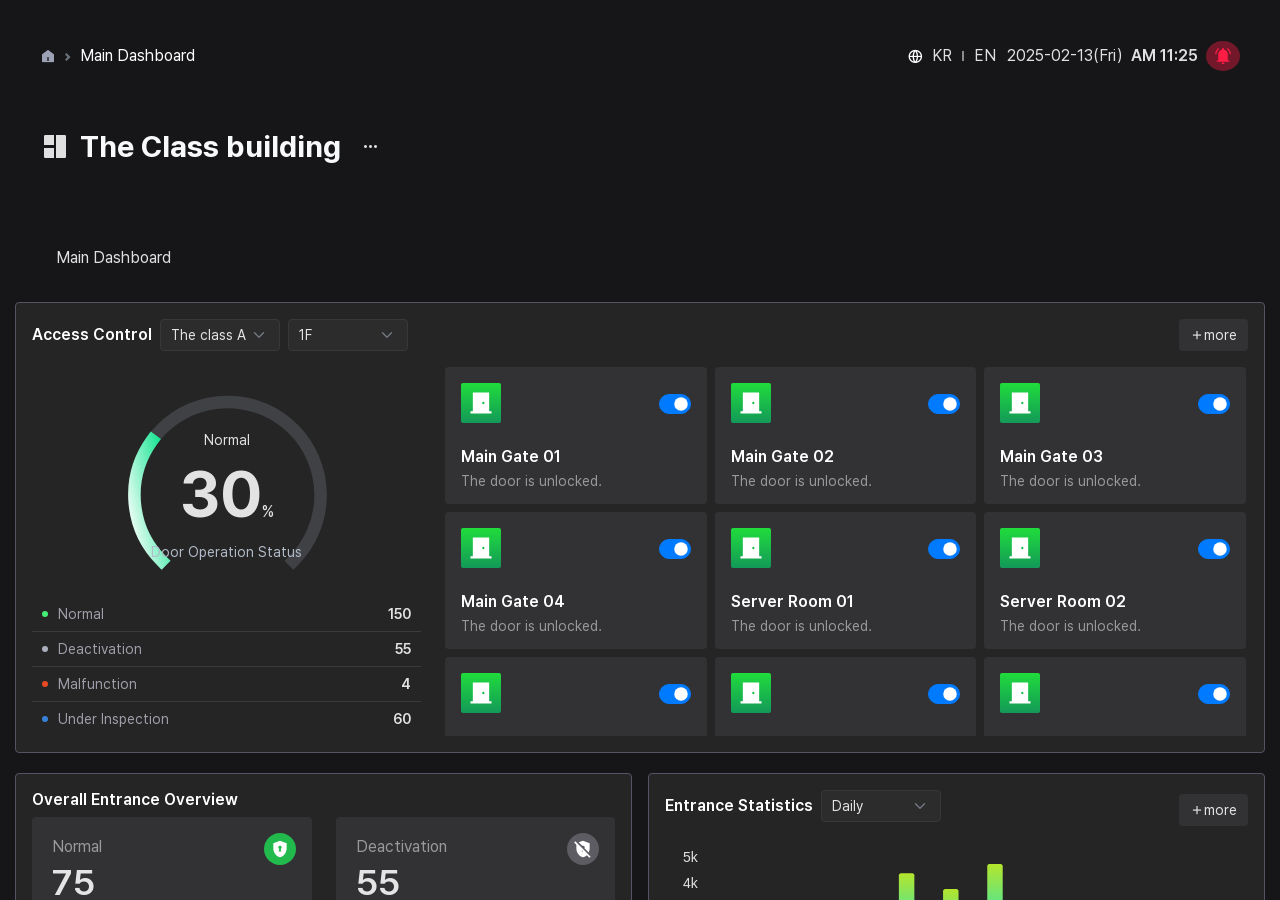
==== commit d06cd96b: "slide back" ====
--- a/index.html
+++ b/index.html
@@ -478,6 +478,7 @@
     <script src="js/plugins/swiper-bundle.min.js"></script>
 
     <script src="js/chart.js"></script>
+    
     <!-- visual-slide -->
     <script>
       document.addEventListener("DOMContentLoaded", function () {
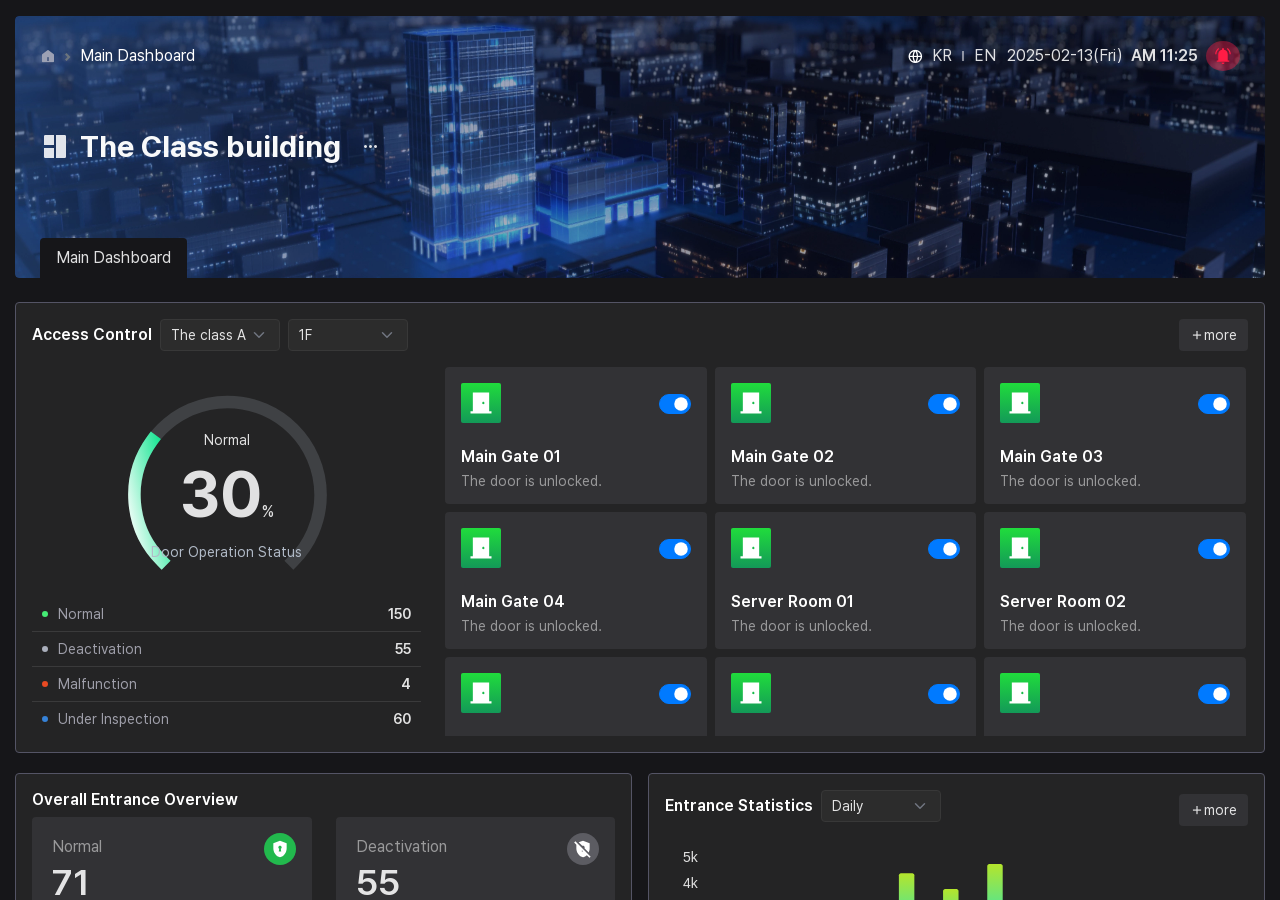
==== commit 3bab96cf: "slide update" ====
--- a/index.html
+++ b/index.html
@@ -485,7 +485,7 @@
         new Swiper(".swiper", {
           loop: true,
           effect: "fade",
-          speed:2000,
+          speed:10000,
           fadeEffect: { crossFade: true },
           autoplay: {
             delay: 6000,
--- a/css/style-custom.css
+++ b/css/style-custom.css
@@ -106,20 +106,8 @@
 /* slider */
 .visual-slider{border-radius: 4px;overflow: hidden;height: 100%;}
 .swiper{height: 100%;}
-.swiper .swiper-slide img{width: 100%;height: 100%;background-position: center;transition: transform 2s ease-in-out;}
-.swiper .swiper-slide-active img{animation: scaleAnimation 8s alternate ease-in-out;}
-
-@keyframes scaleAnimation {
-    0% {
-        transform: scale(1);
-    }
-    50% {
-        transform: scale(1.1);
-    }
-    100% {
-        transform: scale(1);
-    }
-}
+.swiper .swiper-slide img{width: 100%;height: 100%;background-position: center;transition: transform 5s ease-in-out;transform:  scale(1);}
+.swiper .swiper-slide-active img{/*animation: scaleAnimation 10s ease-in-out;*/transform: scale(1.05);}
 
 /* logo */
 .pc-sidebar .m-header { height: auto; padding: 0; } 
